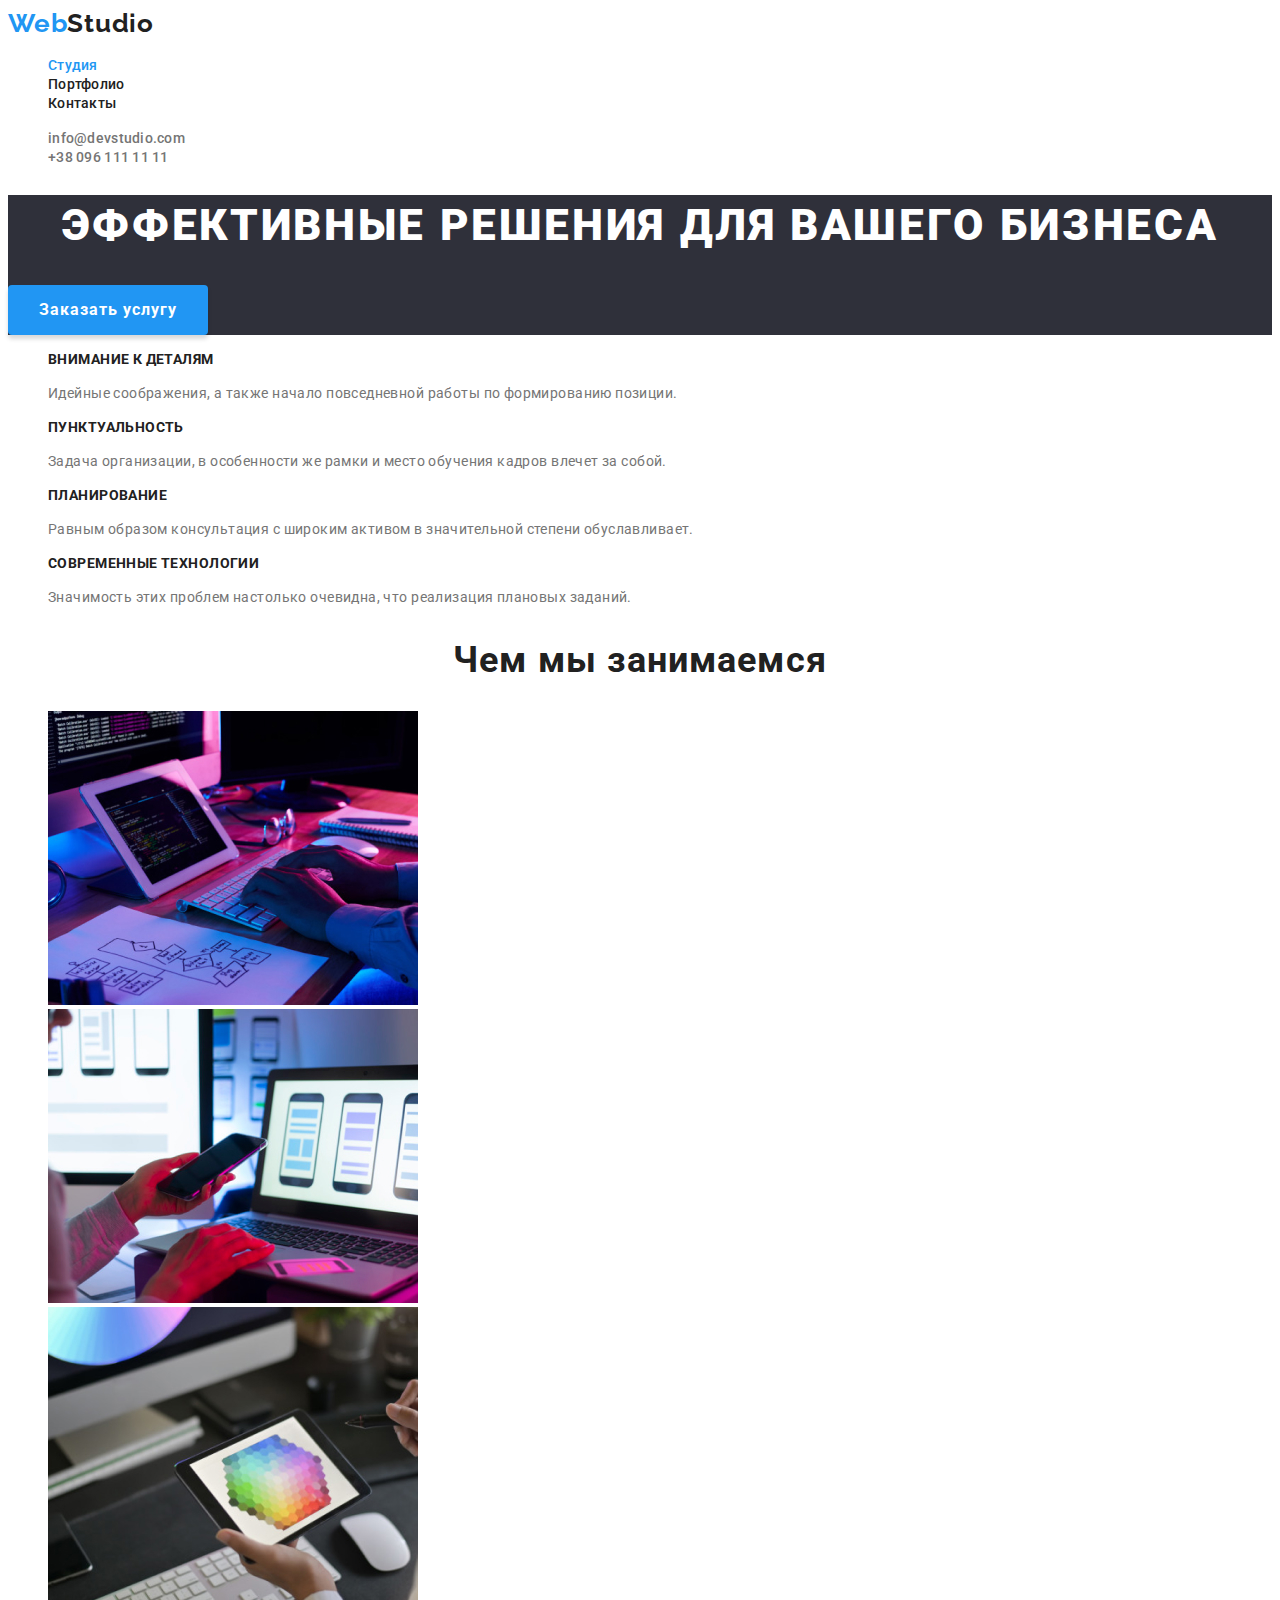
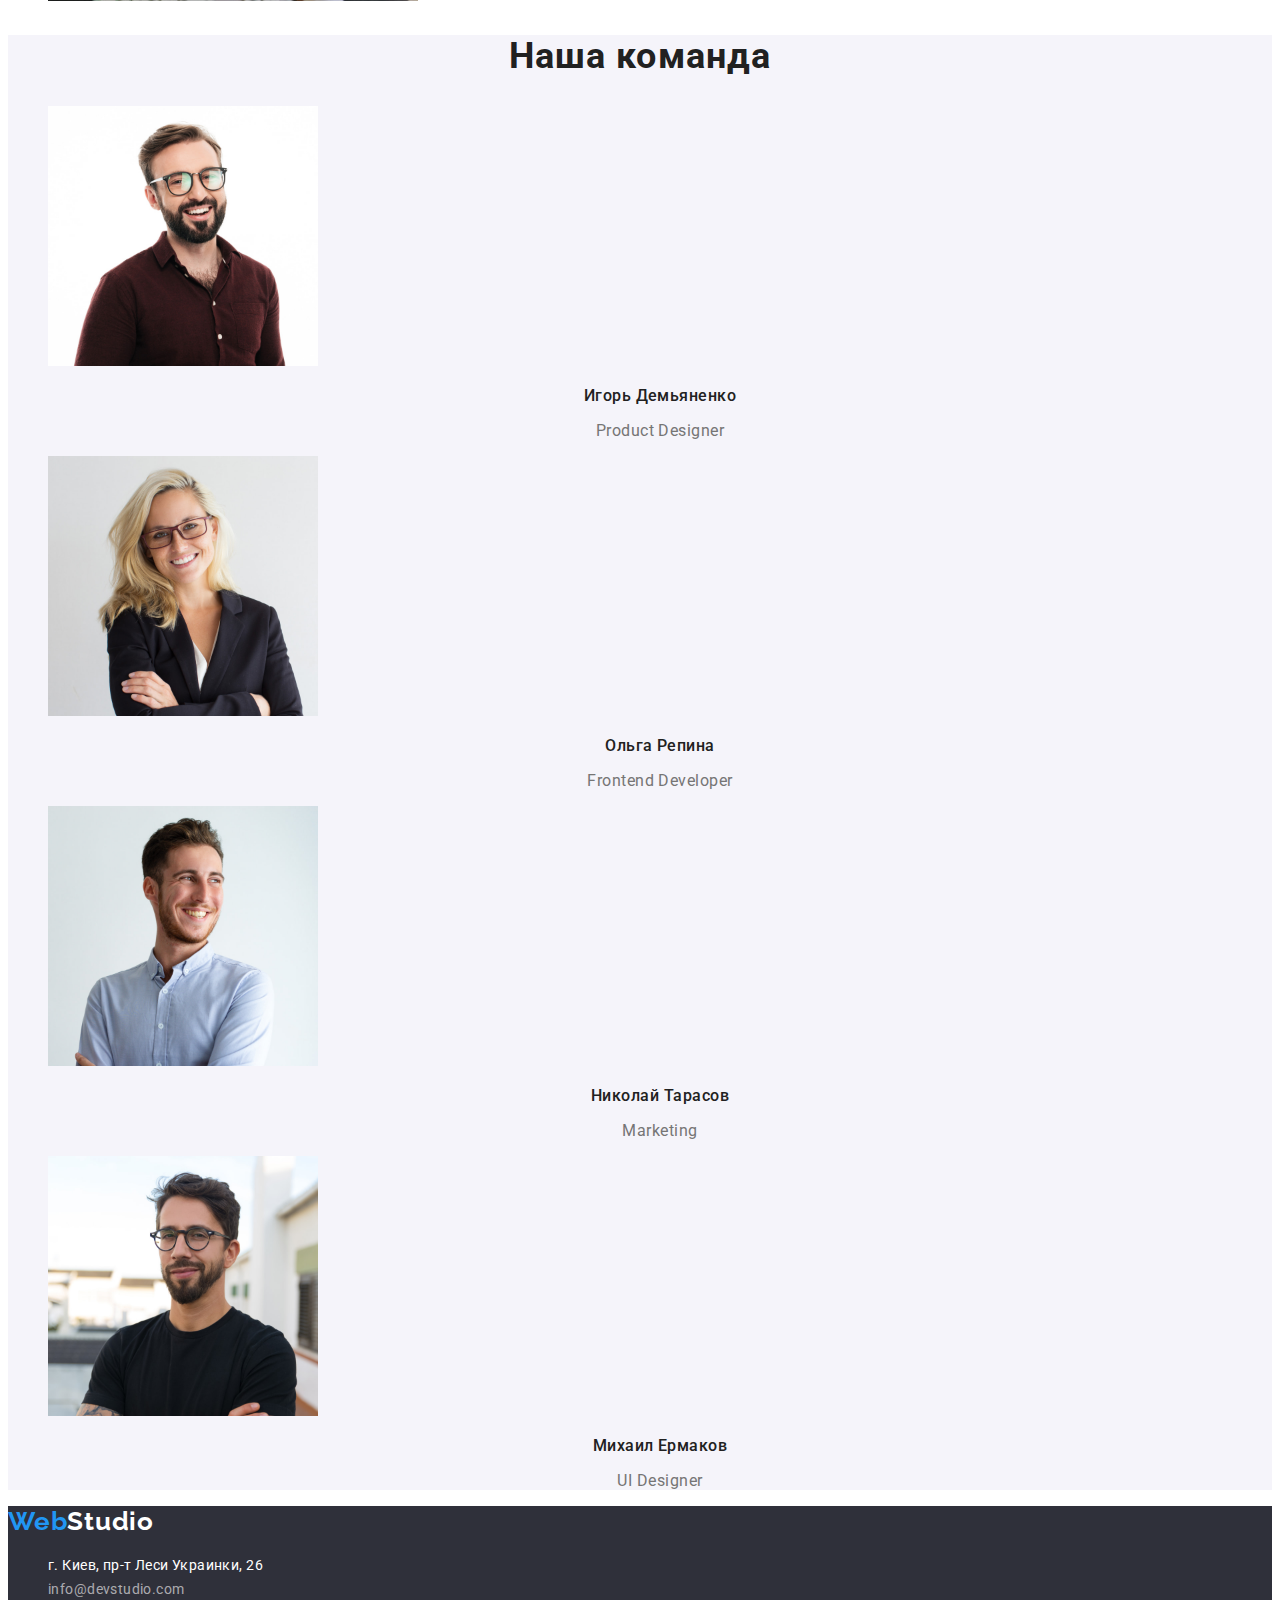
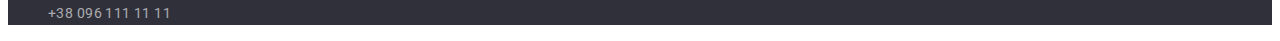
==== index.html @ efd63dda "Initial commit" ====
<!DOCTYPE html>
<html lang="ru">
  <head>
    <meta charset="UTF-8" />
    <meta http-equiv="X-UA-Compatible" content="IE=edge" />
    <meta name="viewport" content="width=device-width, initial-scale=1.0" />
    <title>Document</title>

    <link rel="preconnect" href="https://fonts.googleapis.com" />
    <link rel="preconnect" href="https://fonts.gstatic.com" crossorigin />
    <link
      href="https://fonts.googleapis.com/css2?family=Raleway:wght@700&family=Roboto:wght@400;500;700;900&display=swap"
      rel="stylesheet"
    />

    <link href="./css/styles.css" rel="stylesheet" />
  </head>

  <body>
    <!--Header-->
    <header class="header-section">
      <a class="logo-black link" href="./index.html"><span class="logo-web">Web</span>Studio</a>

      <nav class="navigation">
        <ul class="navigation-list list">
          <li class="navigation-item">
            <a class="navigation-link link current" href="./index.html" aria-current="page"
              >Студия</a
            >
          </li>
          <li class="navigation-item">
            <a class="navigation-link link" href="./portfolio.html">Портфолио</a>
          </li>
          <li class="navigation-item">
            <a class="navigation-link link" href="./contacts.html">Контакты</a>
          </li>
        </ul>
      </nav>

      <ul class="contacts-list list">
        <li class="contacts-item">
          <a class="contacts-link link" href="mailto:info@devstudio.com">info@devstudio.com</a>
        </li>
        <li class="contacts-item">
          <a class="contacts-link link" href="tel:+380961111111">+38 096 111 11 11</a>
        </li>
      </ul>
    </header>

    <!--Main-->
    <main>
      <!--Section-1 hero-->
      <section class="hero-section">
        <h1 class="hero-title">Эффективные решения для вашего бизнеса</h1>
        <button class="hero-button" type="button">Заказать услугу</button>
      </section>

      <!--Section-2 conses-->
      <section class="conces-section">
        <h2 hidden>Наши преимущества</h2>
        <ul class="conses-list list">
          <li class="conses-item">
            <h3 class="conses-heading">Внимание к деталям</h3>
            <p class="conses-text">
              Идейные соображения, а также начало повседневной работы по формированию позиции.
            </p>
          </li>
          <li class="conses-item">
            <h3 class="conses-heading">Пунктуальность</h3>
            <p class="conses-text">
              Задача организации, в особенности же рамки и место обучения кадров влечет за собой.
            </p>
          </li>
          <li class="conses-item">
            <h3 class="conses-heading">Планирование</h3>
            <p class="conses-text">
              Равным образом консультация с широким активом в значительной степени обуславливает.
            </p>
          </li>
          <li class="conses-item">
            <h3 class="conses-heading">Современные технологии</h3>
            <p class="conses-text">
              Значимость этих проблем настолько очевидна, что реализация плановых заданий.
            </p>
          </li>
        </ul>
      </section>

      <!--Section-3 what we do-->
      <section class="what-we-do-section">
        <h2 class="subtitle">Чем мы занимаемся</h2>
        <ul class="what-we-do-list list">
          <li class="what-we-do-item">
            <img
              class="what-we-do-image"
              src="./images/wwd-img-1.jpg"
              alt="Человек набирает программный код на планшете"
              width="370"
              height="294"
            />
          </li>
          <li class="what-we-do-item">
            <img
              class="what-we-do-image"
              src="./images/wwd-img-2.jpg"
              alt="Человек на мониторе ноутбука выбирает вариант верстки контента на странице мобильной версии сайта"
              width="370"
              height="294"
            />
          </li>
          <li class="what-we-do-item">
            <img
              class="what-we-do-image"
              src="./images/wwd-img-3.jpg"
              alt="Человек на планшете выбирает один из цветов из цветового
            круга"
              width="370"
              height="294"
            />
          </li>
        </ul>
      </section>

      <!--Section-4 our team-->
      <section class="our-team-section">
        <h2 class="subtitle">Наша команда</h2>
        <ul class="our-team-list list">
          <li class="our-team-item">
            <img
              class="our-team-image"
              src="./images/our-team-img-1.jpg"
              alt="Фото Игоря Демьяненко"
              width="270"
              height="260"
            />
            <h3 class="our-team-heading">Игорь Демьяненко</h3>
            <p class="our-team-text" lang="en">Product Designer</p>
          </li>
          <li class="our-team-item">
            <img
              class="our-team-image"
              src="./images/our-team-img-2.jpg"
              alt="Фото Ольги Репиной"
              width="270"
              height="260"
            />
            <h3 class="our-team-heading">Ольга Репина</h3>
            <p class="our-team-text" lang="en">Frontend Developer</p>
          </li>
          <li class="our-team-item">
            <img
              class="our-team-image"
              src="./images/our-team-img-3.jpg"
              alt="Фото Николая Тарасова"
              width="270"
              height="260"
            />
            <h3 class="our-team-heading">Николай Тарасов</h3>
            <p class="our-team-text" lang="en">Marketing</p>
          </li>
          <li class="our-team-item">
            <img
              class="our-team-image"
              src="./images/our-team-img-4.jpg"
              alt="Фото Михаила Ермакова"
              width="270"
              height="260"
            />
            <h3 class="our-team-heading">Михаил Ермаков</h3>
            <p class="our-team-text" lang="en">UI Designer</p>
          </li>
        </ul>
      </section>
    </main>

    <!--Footer-->
    <footer class="footer-section">
      <a class="logo-white link" href="./index.html"><span class="logo-web">Web</span>Studio</a>

      <address class="footer-adress">
        <ul class="footer-list list">
          <li class="footer-item">
            <a
              class="footer-link-address link"
              href="https://bit.ly/3pXMvUd"
              target="_blank"
              rel="noreferrer noopener"
              >г. Киев, пр-т Леси Украинки, 26
            </a>
          </li>
          <li class="footer-item">
            <a class="footer-link-contacts link" href="mailto:info@devstudio.com"
              >info@devstudio.com</a
            >
          </li>
          <li class="footer-item">
            <a class="footer-link-contacts link" href="tel:+380961111111">+38 096 111 11 11</a>
          </li>
        </ul>
      </address>
    </footer>
  </body>
</html>
---- css/styles.css ----
:root {
  --main-text-color: #757575;
  --title-color: #212121;
  --brand-color: #2196f3;
  --white-title-color: #ffffff;

  --bg-color-white: #ffffff;
  --bg-color-grey: #2f303a;
  --bg-color-dark-white: #f5f4fa;

  --logo-font: 'Raleway';
  --main-font: 'Roboto';
}

/**reset styles**/
.link {
  text-decoration: none;
  font-family: var(--main-font);
}

.list {
  list-style: none;
}

/**general styles**/
body {
  font-family: var(--main-font), sans-serif;
  color: var(--main-text-color);
}

a.current {
  color: var(--brand-color);
}

.subtitle {
  font-size: 36px;
  line-height: calc(42 / 36);
  text-align: center;
  letter-spacing: 0.03em;
  color: var(--title-color);
}

/** header **/
.header-section {
  background-color: var(--bg-color-white);
}

/**logo**/
.logo-black {
  font-family: var(--logo-font);
  font-weight: 700;
  font-size: 26px;
  line-height: calc(31 / 26);
  letter-spacing: 0.03em;
  color: var(--title-color);
}

.logo-white {
  font-family: var(--logo-font);
  font-weight: 700;
  font-size: 26px;
  line-height: calc(31 / 26);
  letter-spacing: 0.03em;
  color: var(--white-title-color);
}

.logo-web {
  color: var(--brand-color);
}

/**navigation**/

.navigation {
}

.navigation-list {
}

.navigation-item {
}

.navigation-link {
  font-weight: 500;
  font-size: 14px;
  line-height: calc(16 / 14);
  letter-spacing: 0.02em;
  color: var(--title-color);
}

.navigation-link:hover,
.navigation-link:focus,
.contacts-link:hover,
.contacts-link:focus {
  color: var(--brand-color);
}

/**header list**/
.contacts-list {
}

.contacts-item {
}

.contacts-link {
  font-weight: 500;
  font-size: 14px;
  line-height: calc(16 / 14);
  letter-spacing: 0.02em;
  color: var(--main-text-color);
}

/**main**/

/**section-1-hero**/

.hero-section {
  background-color: var(--bg-color-grey);
}

.hero-title {
  font-weight: 900;
  font-size: 44px;
  line-height: calc(60 / 44);
  text-align: center;
  letter-spacing: 0.06em;
  text-transform: uppercase;
  color: var(--white-title-color);
}

.hero-button {
  font-family: inherit;
  font-weight: 700;
  font-size: 16px;
  line-height: calc(30 / 16);
  letter-spacing: 0.06em;
  text-align: center;

  color: var(--white-title-color);
  background-color: var(--brand-color);

  border: none;
  border-radius: 4px;
  box-shadow: 0px 4px 4px rgba(0, 0, 0, 0.15);
  cursor: pointer;

  width: 200px;
  height: 50px;
  left: 700px;
  top: 430px;
}

.hero-button:hover,
.hero-button:focus {
  background-color: #188ce8;
  color: var(--bg-color-white);
}

/**Section-2-conses**/

.conces-section {
}

.conses-list {
}

.conses-item {
}

.conses-heading {
  font-size: 14px;
  line-height: calc(16 / 14);
  letter-spacing: 0.03em;
  text-transform: uppercase;
  color: var(--title-color);
}

.conses-text {
  font-size: 14px;
  line-height: calc(24 / 14);
  letter-spacing: 0.03em;
}

/**Section-3-What-we-do**/

.what-we-do-section {
}

.what-we-do-list {
}

.what-we-do-item {
}

.what-we-do-image {
}

/**Section-4-our-team**/

.our-team-section {
  background-color: var(--bg-color-dark-white);
}

.our-team-list {
}

.our-team-item {
}

.our-team-image {
}

.our-team-heading {
  font-weight: 500;
  font-size: 16px;
  line-height: calc(19 / 16);
  text-align: center;
  letter-spacing: 0.03em;
  color: var(--title-color);
}

.our-team-text {
  line-height: calc(19 / 16);
  text-align: center;
  letter-spacing: 0.03em;
}

/**footer**/

.footer-section {
  background-color: var(--bg-color-grey);
}

.footer-adress {
font-style: normal;
}
.footer-list {
}

.footer-item {
}

.footer-link-address {
  font-size: 14px;
  line-height: calc(24 / 14);
  letter-spacing: 0.03em;
  color: var(--white-title-color);
  
}
.footer-link-contacts {
  font-size: 14px;
  line-height: calc(24 / 14);
  letter-spacing: 0.03em;
  color: rgba(255, 255, 255, 0.6);
  
}

.footer-link-contacts:hover,
.footer-link-contacts:focus {
  color: var(--white-title-color);
}

/**PORTFOLIO**/
/**PORTFOLIO-FILTER**/
.portfofio-filter-section {
}

.portfofio-filter-menu {
}

.portfolio-filter-item {
}

.portfolio-btn {
  font-family: inherit;
  font-weight: 500;
  font-size: 16px;
  line-height: calc(26 / 16);
  text-align: center;
  letter-spacing: 0.03em;

  color: var(--title-color);
  background-color: var(--bg-color-dark-white);

  box-shadow: 0px 3px 1px rgba(0, 0, 0, 0.1), 0px 1px 2px rgba(0, 0, 0, 0.08),
    0px 2px 2px rgba(0, 0, 0, 0.12);
  border-radius: 4px;
  border: none;

  cursor: pointer;
}

.portfolio-btn:hover,
.portfolio-btn:focus {
  background-color: var(--brand-color);
  color: var(--white-title-color);
}

button.current-btn {
  background-color: var(--brand-color);
  color: var(--white-title-color);
}

/**filter-page-all**/

.filter-page-all {
}

.filter-item {
}

.filter-img {
}

.filter-heading {
  font-size: 18px;
  line-height: calc(36 / 18);
  letter-spacing: 0.06em;
  color: var(--title-color);
}

.filter-text {
  line-height: calc(30 / 16);
  letter-spacing: 0.03em;
  color: var(--main-text-color);
}
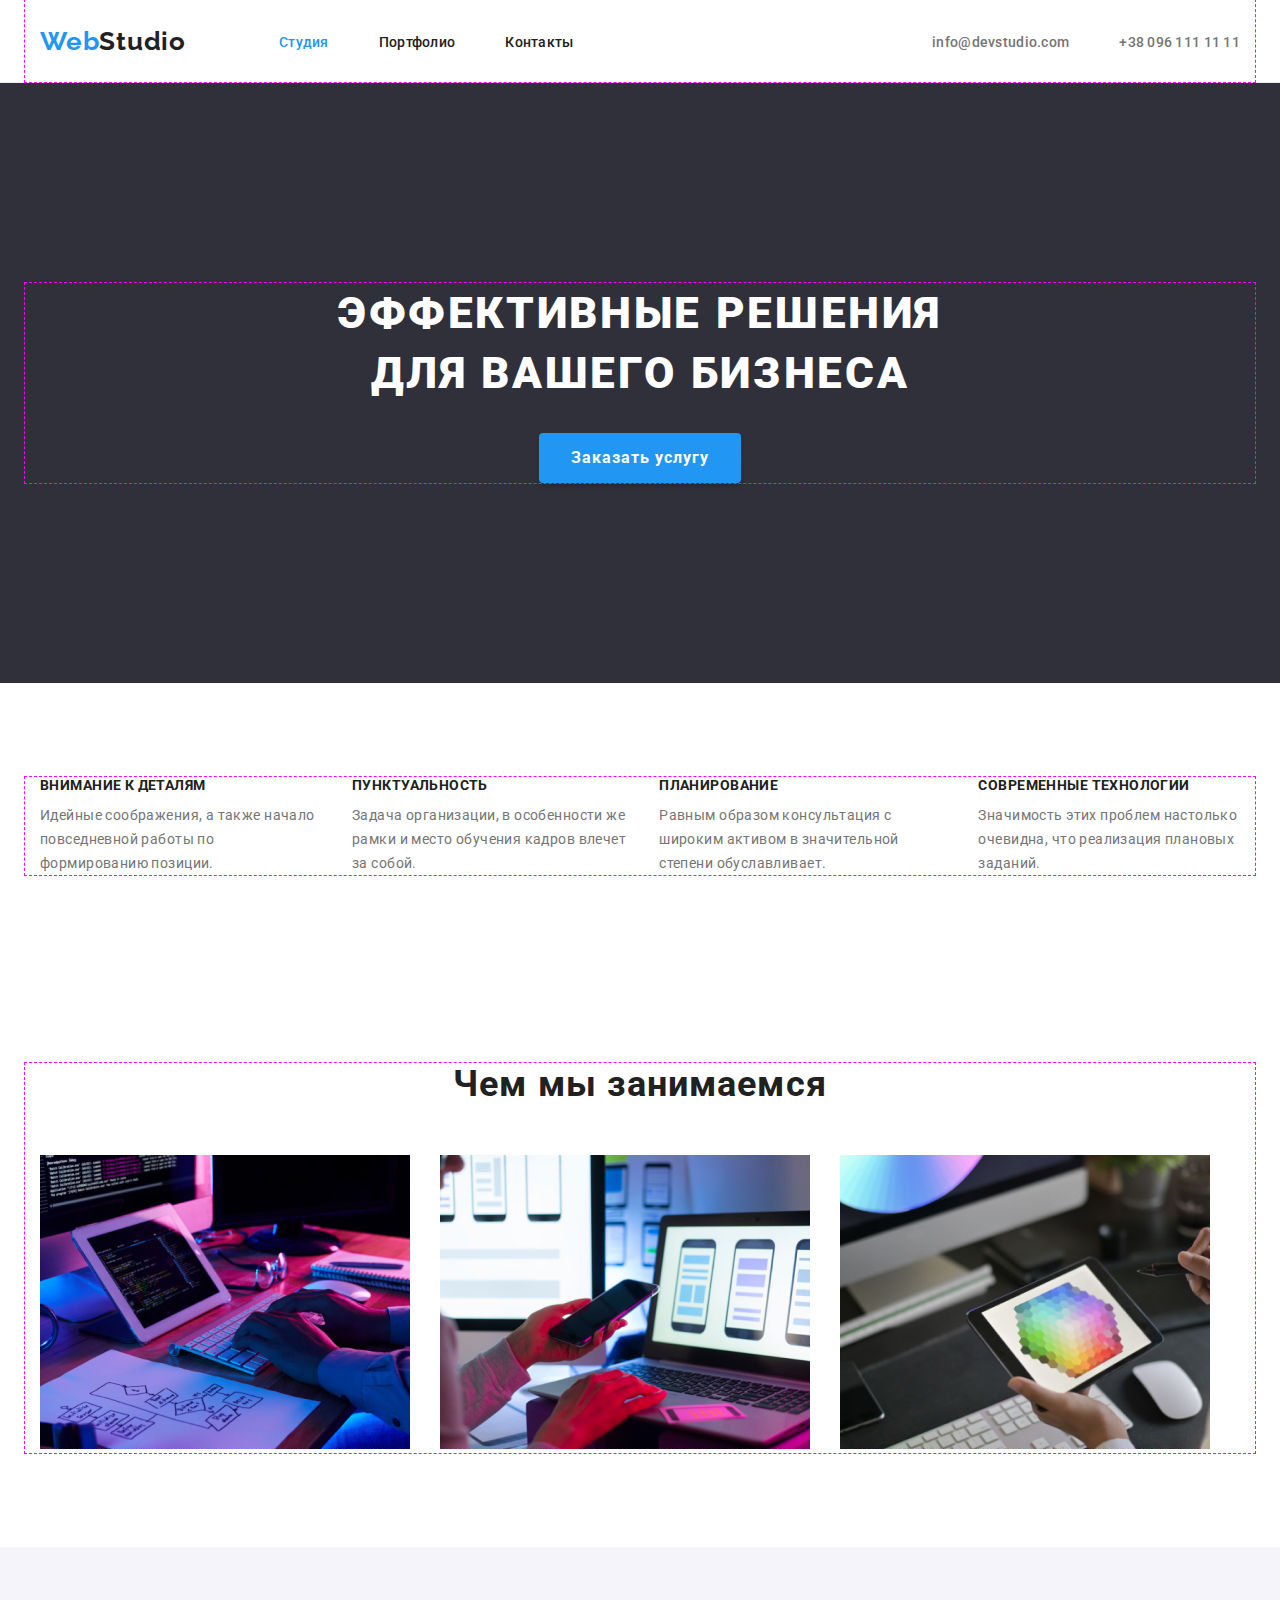
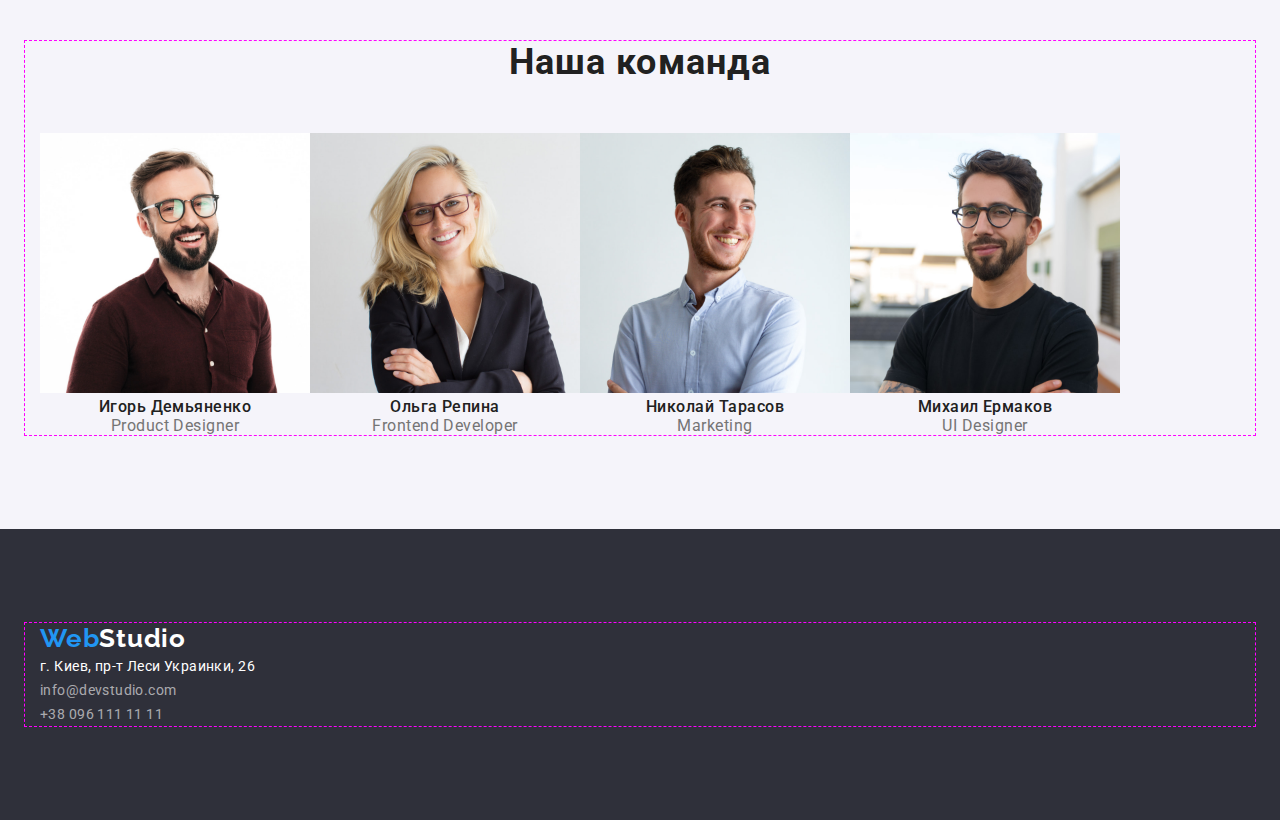
==== commit eec73b1f: "first take" ====
--- a/index.html
+++ b/index.html
@@ -8,6 +8,15 @@
 
     <link rel="preconnect" href="https://fonts.googleapis.com" />
     <link rel="preconnect" href="https://fonts.gstatic.com" crossorigin />
+
+    <link
+      rel="stylesheet"
+      href="https://cdnjs.cloudflare.com/ajax/libs/modern-normalize/1.1.0/modern-normalize.min.css"
+      integrity="sha512-wpPYUAdjBVSE4KJnH1VR1HeZfpl1ub8YT/NKx4PuQ5NmX2tKuGu6U/JRp5y+Y8XG2tV+wKQpNHVUX03MfMFn9Q=="
+      crossorigin="anonymous"
+      referrerpolicy="no-referrer"
+    />
+
     <link
       href="https://fonts.googleapis.com/css2?family=Raleway:wght@700&family=Roboto:wght@400;500;700;900&display=swap"
       rel="stylesheet"
@@ -19,185 +28,197 @@
   <body>
     <!--Header-->
     <header class="header-section">
-      <a class="logo-black link" href="./index.html"><span class="logo-web">Web</span>Studio</a>
-
-      <nav class="navigation">
-        <ul class="navigation-list list">
-          <li class="navigation-item">
-            <a class="navigation-link link current" href="./index.html" aria-current="page"
-              >Студия</a
-            >
+      <div class="container header-container">
+        <a class="logo-black link" href="./index.html"><span class="logo-web">Web</span>Studio</a>
+
+        <nav class="navigation">
+          <ul class="navigation-list list">
+            <li class="navigation-item">
+              <a class="navigation-link link current" href="./index.html" aria-current="page"
+                >Студия</a
+              >
+            </li>
+            <li class="navigation-item">
+              <a class="navigation-link link" href="./portfolio.html">Портфолио</a>
+            </li>
+            <li class="navigation-item">
+              <a class="navigation-link link" href="./contacts.html">Контакты</a>
+            </li>
+          </ul>
+        </nav>
+
+        <ul class="contacts-list list">
+          <li class="contacts-item">
+            <a class="contacts-link link" href="mailto:info@devstudio.com">info@devstudio.com</a>
           </li>
-          <li class="navigation-item">
-            <a class="navigation-link link" href="./portfolio.html">Портфолио</a>
-          </li>
-          <li class="navigation-item">
-            <a class="navigation-link link" href="./contacts.html">Контакты</a>
+          <li class="contacts-item">
+            <a class="contacts-link link" href="tel:+380961111111">+38 096 111 11 11</a>
           </li>
         </ul>
-      </nav>
-
-      <ul class="contacts-list list">
-        <li class="contacts-item">
-          <a class="contacts-link link" href="mailto:info@devstudio.com">info@devstudio.com</a>
-        </li>
-        <li class="contacts-item">
-          <a class="contacts-link link" href="tel:+380961111111">+38 096 111 11 11</a>
-        </li>
-      </ul>
+      </div>
     </header>
 
     <!--Main-->
     <main>
       <!--Section-1 hero-->
-      <section class="hero-section">
-        <h1 class="hero-title">Эффективные решения для вашего бизнеса</h1>
-        <button class="hero-button" type="button">Заказать услугу</button>
+      <section class="hero-section section">
+        <div class="container">
+          <h1 class="hero-title">Эффективные решения для вашего бизнеса</h1>
+          <button class="hero-button" type="button">Заказать услугу</button>
+        </div>
       </section>
 
       <!--Section-2 conses-->
-      <section class="conces-section">
-        <h2 hidden>Наши преимущества</h2>
-        <ul class="conses-list list">
-          <li class="conses-item">
-            <h3 class="conses-heading">Внимание к деталям</h3>
-            <p class="conses-text">
-              Идейные соображения, а также начало повседневной работы по формированию позиции.
-            </p>
-          </li>
-          <li class="conses-item">
-            <h3 class="conses-heading">Пунктуальность</h3>
-            <p class="conses-text">
-              Задача организации, в особенности же рамки и место обучения кадров влечет за собой.
-            </p>
-          </li>
-          <li class="conses-item">
-            <h3 class="conses-heading">Планирование</h3>
-            <p class="conses-text">
-              Равным образом консультация с широким активом в значительной степени обуславливает.
-            </p>
-          </li>
-          <li class="conses-item">
-            <h3 class="conses-heading">Современные технологии</h3>
-            <p class="conses-text">
-              Значимость этих проблем настолько очевидна, что реализация плановых заданий.
-            </p>
-          </li>
-        </ul>
+      <section class="conces-section section">
+        <div class="container">
+          <h2 hidden>Наши преимущества</h2>
+          <ul class="conses-list list">
+            <li class="conses-item">
+              <h3 class="conses-heading">Внимание к деталям</h3>
+              <p class="conses-text">
+                Идейные соображения, а также начало повседневной работы по формированию позиции.
+              </p>
+            </li>
+            <li class="conses-item">
+              <h3 class="conses-heading">Пунктуальность</h3>
+              <p class="conses-text">
+                Задача организации, в особенности же рамки и место обучения кадров влечет за собой.
+              </p>
+            </li>
+            <li class="conses-item">
+              <h3 class="conses-heading">Планирование</h3>
+              <p class="conses-text">
+                Равным образом консультация с широким активом в значительной степени обуславливает.
+              </p>
+            </li>
+            <li class="conses-item">
+              <h3 class="conses-heading">Современные технологии</h3>
+              <p class="conses-text">
+                Значимость этих проблем настолько очевидна, что реализация плановых заданий.
+              </p>
+            </li>
+          </ul>
+        </div>
       </section>
 
       <!--Section-3 what we do-->
-      <section class="what-we-do-section">
-        <h2 class="subtitle">Чем мы занимаемся</h2>
-        <ul class="what-we-do-list list">
-          <li class="what-we-do-item">
-            <img
-              class="what-we-do-image"
-              src="./images/wwd-img-1.jpg"
-              alt="Человек набирает программный код на планшете"
-              width="370"
-              height="294"
-            />
-          </li>
-          <li class="what-we-do-item">
-            <img
-              class="what-we-do-image"
-              src="./images/wwd-img-2.jpg"
-              alt="Человек на мониторе ноутбука выбирает вариант верстки контента на странице мобильной версии сайта"
-              width="370"
-              height="294"
-            />
-          </li>
-          <li class="what-we-do-item">
-            <img
-              class="what-we-do-image"
-              src="./images/wwd-img-3.jpg"
-              alt="Человек на планшете выбирает один из цветов из цветового
+      <section class="what-we-do-section section">
+        <div class="container">
+          <h2 class="subtitle">Чем мы занимаемся</h2>
+          <ul class="what-we-do-list list">
+            <li class="what-we-do-item">
+              <img
+                class="what-we-do-image"
+                src="./images/wwd-img-1.jpg"
+                alt="Человек набирает программный код на планшете"
+                width="370"
+                height="294"
+              />
+            </li>
+            <li class="what-we-do-item">
+              <img
+                class="what-we-do-image"
+                src="./images/wwd-img-2.jpg"
+                alt="Человек на мониторе ноутбука выбирает вариант верстки контента на странице мобильной версии сайта"
+                width="370"
+                height="294"
+              />
+            </li>
+            <li class="what-we-do-item">
+              <img
+                class="what-we-do-image"
+                src="./images/wwd-img-3.jpg"
+                alt="Человек на планшете выбирает один из цветов из цветового
             круга"
-              width="370"
-              height="294"
-            />
-          </li>
-        </ul>
+                width="370"
+                height="294"
+              />
+            </li>
+          </ul>
+        </div>
       </section>
 
       <!--Section-4 our team-->
-      <section class="our-team-section">
-        <h2 class="subtitle">Наша команда</h2>
-        <ul class="our-team-list list">
-          <li class="our-team-item">
-            <img
-              class="our-team-image"
-              src="./images/our-team-img-1.jpg"
-              alt="Фото Игоря Демьяненко"
-              width="270"
-              height="260"
-            />
-            <h3 class="our-team-heading">Игорь Демьяненко</h3>
-            <p class="our-team-text" lang="en">Product Designer</p>
-          </li>
-          <li class="our-team-item">
-            <img
-              class="our-team-image"
-              src="./images/our-team-img-2.jpg"
-              alt="Фото Ольги Репиной"
-              width="270"
-              height="260"
-            />
-            <h3 class="our-team-heading">Ольга Репина</h3>
-            <p class="our-team-text" lang="en">Frontend Developer</p>
-          </li>
-          <li class="our-team-item">
-            <img
-              class="our-team-image"
-              src="./images/our-team-img-3.jpg"
-              alt="Фото Николая Тарасова"
-              width="270"
-              height="260"
-            />
-            <h3 class="our-team-heading">Николай Тарасов</h3>
-            <p class="our-team-text" lang="en">Marketing</p>
-          </li>
-          <li class="our-team-item">
-            <img
-              class="our-team-image"
-              src="./images/our-team-img-4.jpg"
-              alt="Фото Михаила Ермакова"
-              width="270"
-              height="260"
-            />
-            <h3 class="our-team-heading">Михаил Ермаков</h3>
-            <p class="our-team-text" lang="en">UI Designer</p>
-          </li>
-        </ul>
+      <section class="our-team-section section">
+        <div class="container">
+          <h2 class="subtitle">Наша команда</h2>
+          <ul class="our-team-list list">
+            <li class="our-team-item">
+              <img
+                class="our-team-image"
+                src="./images/our-team-img-1.jpg"
+                alt="Фото Игоря Демьяненко"
+                width="270"
+                height="260"
+              />
+              <h3 class="our-team-heading">Игорь Демьяненко</h3>
+              <p class="our-team-text" lang="en">Product Designer</p>
+            </li>
+            <li class="our-team-item">
+              <img
+                class="our-team-image"
+                src="./images/our-team-img-2.jpg"
+                alt="Фото Ольги Репиной"
+                width="270"
+                height="260"
+              />
+              <h3 class="our-team-heading">Ольга Репина</h3>
+              <p class="our-team-text" lang="en">Frontend Developer</p>
+            </li>
+            <li class="our-team-item">
+              <img
+                class="our-team-image"
+                src="./images/our-team-img-3.jpg"
+                alt="Фото Николая Тарасова"
+                width="270"
+                height="260"
+              />
+              <h3 class="our-team-heading">Николай Тарасов</h3>
+              <p class="our-team-text" lang="en">Marketing</p>
+            </li>
+            <li class="our-team-item">
+              <img
+                class="our-team-image"
+                src="./images/our-team-img-4.jpg"
+                alt="Фото Михаила Ермакова"
+                width="270"
+                height="260"
+              />
+              <h3 class="our-team-heading">Михаил Ермаков</h3>
+              <p class="our-team-text" lang="en">UI Designer</p>
+            </li>
+          </ul>
+        </div>
       </section>
     </main>
 
     <!--Footer-->
-    <footer class="footer-section">
-      <a class="logo-white link" href="./index.html"><span class="logo-web">Web</span>Studio</a>
-
-      <address class="footer-adress">
-        <ul class="footer-list list">
-          <li class="footer-item">
-            <a
-              class="footer-link-address link"
-              href="https://bit.ly/3pXMvUd"
-              target="_blank"
-              rel="noreferrer noopener"
-              >г. Киев, пр-т Леси Украинки, 26
-            </a>
-          </li>
-          <li class="footer-item">
-            <a class="footer-link-contacts link" href="mailto:info@devstudio.com"
-              >info@devstudio.com</a
-            >
-          </li>
-          <li class="footer-item">
-            <a class="footer-link-contacts link" href="tel:+380961111111">+38 096 111 11 11</a>
-          </li>
-        </ul>
-      </address>
+    <footer class="footer-section section">
+      <div class="container">
+        <a class="logo-white link" href="./index.html"><span class="logo-web">Web</span>Studio</a>
+
+        <address class="footer-adress">
+          <ul class="footer-list list">
+            <li class="footer-item">
+              <a
+                class="footer-link-address link"
+                href="https://bit.ly/3pXMvUd"
+                target="_blank"
+                rel="noreferrer noopener"
+                >г. Киев, пр-т Леси Украинки, 26
+              </a>
+            </li>
+            <li class="footer-item">
+              <a class="footer-link-contacts link" href="mailto:info@devstudio.com"
+                >info@devstudio.com</a
+              >
+            </li>
+            <li class="footer-item">
+              <a class="footer-link-contacts link" href="tel:+380961111111">+38 096 111 11 11</a>
+            </li>
+          </ul>
+        </address>
+      </div>
     </footer>
   </body>
 </html>
--- a/css/styles.css
+++ b/css/styles.css
@@ -20,12 +20,32 @@
 
 .list {
   list-style: none;
-}
-
+  padding: 0;
+  margin: 0;
+}
+
+h1, h2, h3, h4, h5, h6, p {
+  margin: 0;
+}
 /**general styles**/
+
 body {
   font-family: var(--main-font), sans-serif;
   color: var(--main-text-color);
+  margin: 0;
+}
+
+.container {
+width: 1200px;
+padding-left: 15px;
+padding-right: 15px;
+margin: 0 auto;
+outline: 1px dashed fuchsia;
+}
+
+.section {
+padding-top: 94px;
+padding-bottom: 94px;
 }
 
 a.current {
@@ -38,11 +58,19 @@
   text-align: center;
   letter-spacing: 0.03em;
   color: var(--title-color);
+
+  margin-bottom: 50px;
 }
 
 /** header **/
 .header-section {
-  background-color: var(--bg-color-white);
+border-bottom: 1px solid #ECECEC;
+}
+
+.header-container {
+  display: flex;
+  flex-direction: row;
+  align-items: center;
 }
 
 /**logo**/
@@ -53,6 +81,8 @@
   line-height: calc(31 / 26);
   letter-spacing: 0.03em;
   color: var(--title-color);
+
+  margin-right: 93px;
 }
 
 .logo-white {
@@ -74,9 +104,18 @@
 }
 
 .navigation-list {
+  display: flex;
+  flex-direction: row;
 }
 
 .navigation-item {
+  padding-top: 32px;
+  padding-bottom: 31px;
+
+}
+
+.navigation-item:not(:last-child) {
+  margin-right: 50px;
 }
 
 .navigation-link {
@@ -85,6 +124,9 @@
   line-height: calc(16 / 14);
   letter-spacing: 0.02em;
   color: var(--title-color);
+
+  padding-top: 32px;
+  padding-bottom: 31px;
 }
 
 .navigation-link:hover,
@@ -96,6 +138,9 @@
 
 /**header list**/
 .contacts-list {
+  display: flex;
+  flex-direction: row;
+  margin-left: auto;
 }
 
 .contacts-item {
@@ -107,6 +152,13 @@
   line-height: calc(16 / 14);
   letter-spacing: 0.02em;
   color: var(--main-text-color);
+
+  padding-top: 32px;
+  padding-bottom: 32px;
+}
+
+.contacts-item:not(:last-child) {
+  margin-right: 50px;
 }
 
 /**main**/
@@ -115,26 +167,37 @@
 
 .hero-section {
   background-color: var(--bg-color-grey);
+  text-align: center;
+  padding-top: 200px;
+  padding-bottom: 200px;
 }
 
 .hero-title {
+  max-width: 696px; 
+
   font-weight: 900;
   font-size: 44px;
   line-height: calc(60 / 44);
-  text-align: center;
   letter-spacing: 0.06em;
   text-transform: uppercase;
+
+  margin: 0 auto;
+  margin-bottom: 30px;
+
   color: var(--white-title-color);
 }
 
 .hero-button {
+  min-width: 200px;
+  min-height: 50px;
+  padding: 10px 32px;
+
   font-family: inherit;
   font-weight: 700;
   font-size: 16px;
   line-height: calc(30 / 16);
   letter-spacing: 0.06em;
-  text-align: center;
-
+  
   color: var(--white-title-color);
   background-color: var(--brand-color);
 
@@ -142,11 +205,6 @@
   border-radius: 4px;
   box-shadow: 0px 4px 4px rgba(0, 0, 0, 0.15);
   cursor: pointer;
-
-  width: 200px;
-  height: 50px;
-  left: 700px;
-  top: 430px;
 }
 
 .hero-button:hover,
@@ -160,10 +218,21 @@
 .conces-section {
 }
 
+.conses-container {
+ 
+}
+
 .conses-list {
+  display: flex;
+  flex-direction: row;
 }
 
 .conses-item {
+
+}
+
+.conses-item:not(:last-child) {
+  margin-right: 30px;
 }
 
 .conses-heading {
@@ -172,6 +241,8 @@
   letter-spacing: 0.03em;
   text-transform: uppercase;
   color: var(--title-color);
+
+  margin-bottom: 10px;
 }
 
 .conses-text {
@@ -186,6 +257,9 @@
 }
 
 .what-we-do-list {
+  display: flex;
+  flex-direction: row;
+  gap: 30px;
 }
 
 .what-we-do-item {
@@ -201,6 +275,8 @@
 }
 
 .our-team-list {
+  display: flex;
+  flex-direction: row;
 }
 
 .our-team-item {
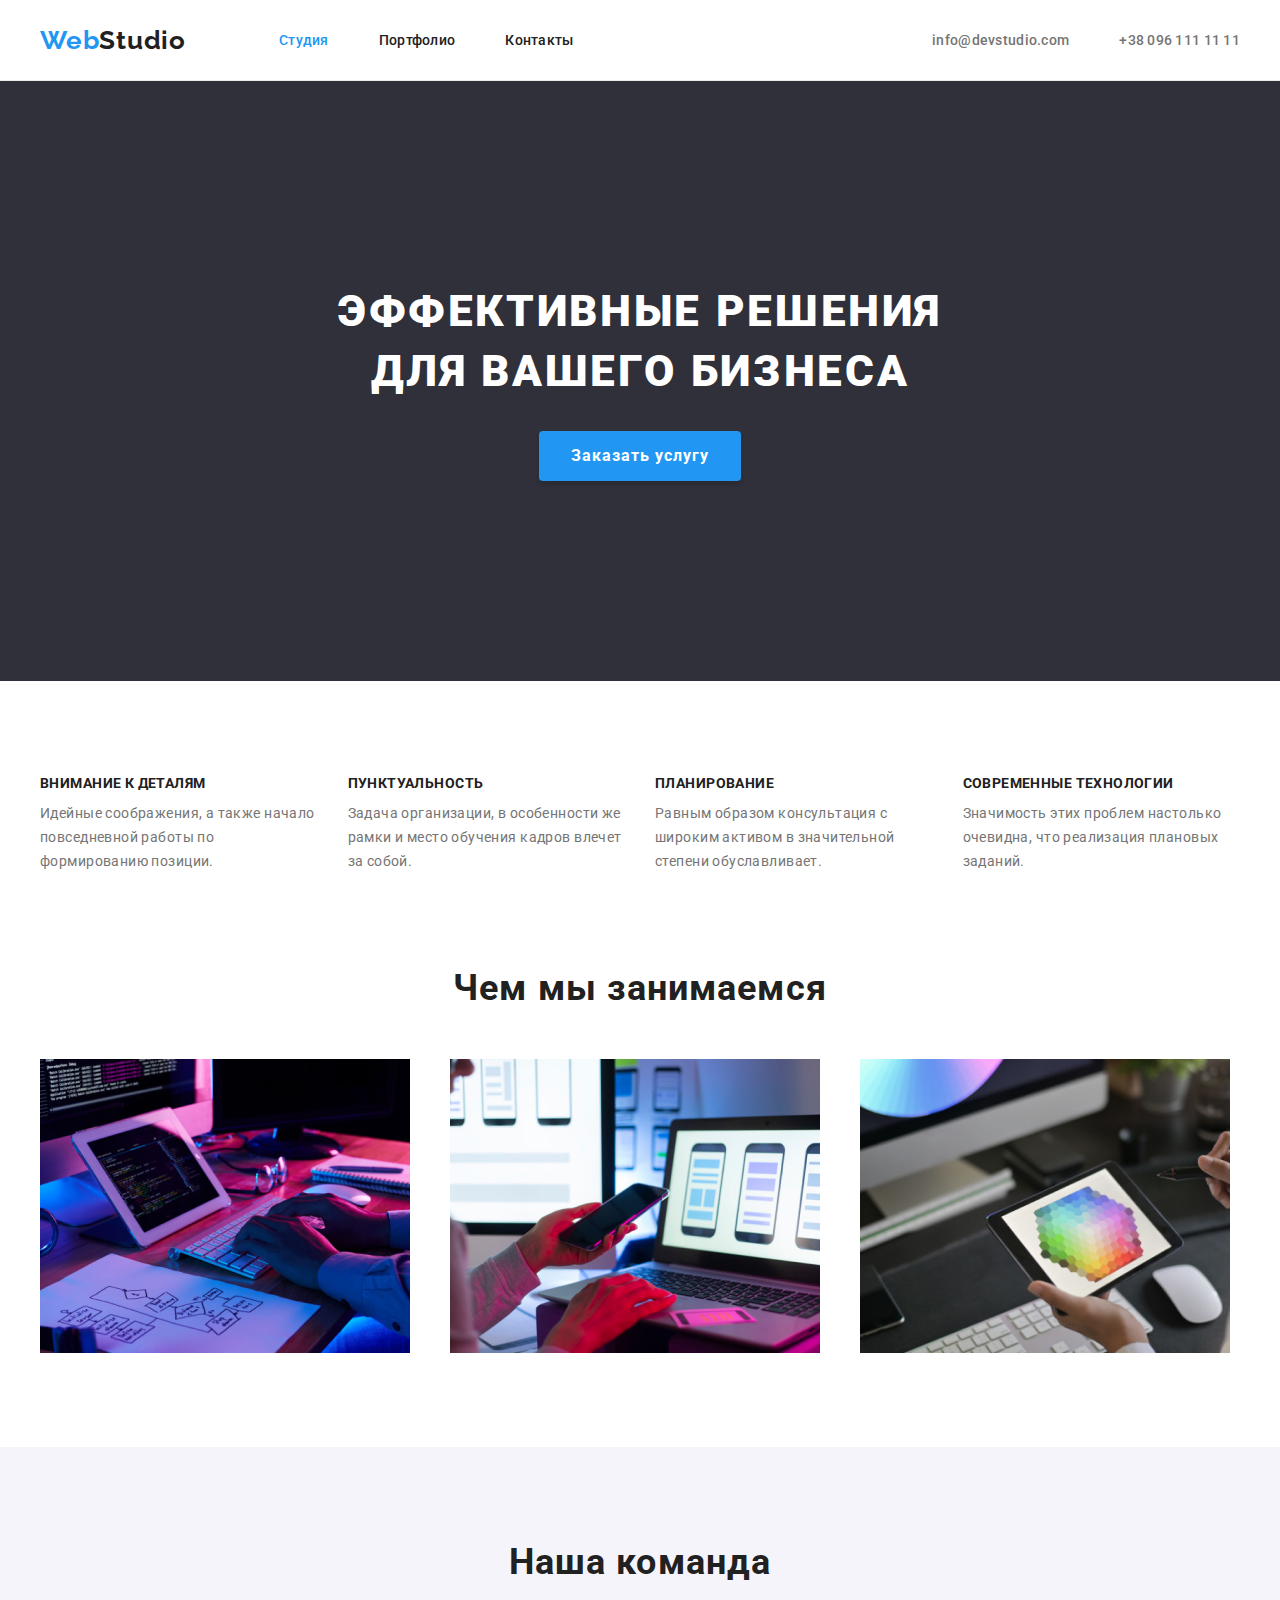
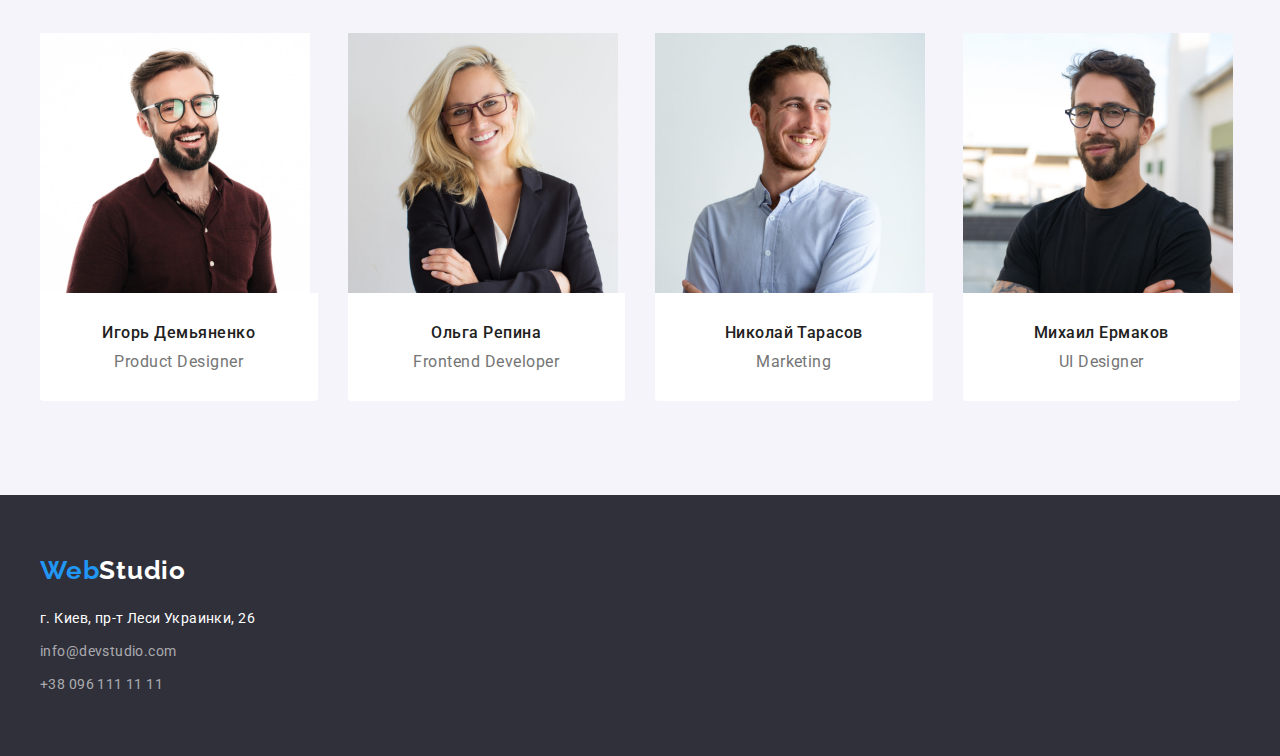
==== commit a0e692d9: "Добавлено позиционирование элементов на странице" ====
--- a/index.html
+++ b/index.html
@@ -61,7 +61,7 @@
     <!--Main-->
     <main>
       <!--Section-1 hero-->
-      <section class="hero-section section">
+      <section class="hero-section">
         <div class="container">
           <h1 class="hero-title">Эффективные решения для вашего бизнеса</h1>
           <button class="hero-button" type="button">Заказать услугу</button>
@@ -69,9 +69,9 @@
       </section>
 
       <!--Section-2 conses-->
-      <section class="conces-section section">
-        <div class="container">
-          <h2 hidden>Наши преимущества</h2>
+      <section class="conces-section">
+        <div class="container">
+          <h2 class="visually-hidden">Наши преимущества</h2>
           <ul class="conses-list list">
             <li class="conses-item">
               <h3 class="conses-heading">Внимание к деталям</h3>
@@ -151,8 +151,10 @@
                 width="270"
                 height="260"
               />
-              <h3 class="our-team-heading">Игорь Демьяненко</h3>
-              <p class="our-team-text" lang="en">Product Designer</p>
+              <div class="our-team-wrap">
+                <h3 class="our-team-heading">Игорь Демьяненко</h3>
+                <p class="our-team-text" lang="en">Product Designer</p>
+              </div>
             </li>
             <li class="our-team-item">
               <img
@@ -162,8 +164,10 @@
                 width="270"
                 height="260"
               />
-              <h3 class="our-team-heading">Ольга Репина</h3>
-              <p class="our-team-text" lang="en">Frontend Developer</p>
+              <div class="our-team-wrap">
+                <h3 class="our-team-heading">Ольга Репина</h3>
+                <p class="our-team-text" lang="en">Frontend Developer</p>
+              </div>
             </li>
             <li class="our-team-item">
               <img
@@ -173,8 +177,10 @@
                 width="270"
                 height="260"
               />
-              <h3 class="our-team-heading">Николай Тарасов</h3>
-              <p class="our-team-text" lang="en">Marketing</p>
+              <div class="our-team-wrap">
+                <h3 class="our-team-heading">Николай Тарасов</h3>
+                <p class="our-team-text" lang="en">Marketing</p>
+              </div>
             </li>
             <li class="our-team-item">
               <img
@@ -184,8 +190,10 @@
                 width="270"
                 height="260"
               />
-              <h3 class="our-team-heading">Михаил Ермаков</h3>
-              <p class="our-team-text" lang="en">UI Designer</p>
+              <div class="our-team-wrap">
+                <h3 class="our-team-heading">Михаил Ермаков</h3>
+                <p class="our-team-text" lang="en">UI Designer</p>
+              </div>
             </li>
           </ul>
         </div>
@@ -193,7 +201,7 @@
     </main>
 
     <!--Footer-->
-    <footer class="footer-section section">
+    <footer class="footer-section">
       <div class="container">
         <a class="logo-white link" href="./index.html"><span class="logo-web">Web</span>Studio</a>
 
--- a/css/styles.css
+++ b/css/styles.css
@@ -8,6 +8,9 @@
   --bg-color-grey: #2f303a;
   --bg-color-dark-white: #f5f4fa;
 
+  --border-color: #ECECEC;
+  --wrap-color: #EEEEEE;
+
   --logo-font: 'Raleway';
   --main-font: 'Roboto';
 }
@@ -40,7 +43,7 @@
 padding-left: 15px;
 padding-right: 15px;
 margin: 0 auto;
-outline: 1px dashed fuchsia;
+
 }
 
 .section {
@@ -62,15 +65,33 @@
   margin-bottom: 50px;
 }
 
+img {
+  display: block;
+}
+
+.visually-hidden {
+  position: absolute;
+  width: 1px;
+  height: 1px;
+  margin: -1px;
+  border: 0;
+  padding: 0;
+
+  white-space: nowrap;
+  clip-path: inset(100%);
+  clip: rect(0 0 0 0);
+  overflow: hidden;
+}
 /** header **/
 .header-section {
-border-bottom: 1px solid #ECECEC;
+border-bottom: 1px solid var(--border-color);
 }
 
 .header-container {
   display: flex;
   flex-direction: row;
   align-items: center;
+  
 }
 
 /**logo**/
@@ -92,6 +113,7 @@
   line-height: calc(31 / 26);
   letter-spacing: 0.03em;
   color: var(--white-title-color);
+
 }
 
 .logo-web {
@@ -109,9 +131,6 @@
 }
 
 .navigation-item {
-  padding-top: 32px;
-  padding-bottom: 31px;
-
 }
 
 .navigation-item:not(:last-child) {
@@ -124,9 +143,11 @@
   line-height: calc(16 / 14);
   letter-spacing: 0.02em;
   color: var(--title-color);
+  
+  display: block;
 
   padding-top: 32px;
-  padding-bottom: 31px;
+  padding-bottom: 32px;
 }
 
 .navigation-link:hover,
@@ -153,6 +174,8 @@
   letter-spacing: 0.02em;
   color: var(--main-text-color);
 
+  display: block;
+
   padding-top: 32px;
   padding-bottom: 32px;
 }
@@ -188,8 +211,6 @@
 }
 
 .hero-button {
-  min-width: 200px;
-  min-height: 50px;
   padding: 10px 32px;
 
   font-family: inherit;
@@ -216,6 +237,7 @@
 /**Section-2-conses**/
 
 .conces-section {
+  padding-top: 94px;
 }
 
 .conses-container {
@@ -228,11 +250,12 @@
 }
 
 .conses-item {
-
+flex-basis: calc((100% - 90px) / 4);
 }
 
 .conses-item:not(:last-child) {
   margin-right: 30px;
+ 
 }
 
 .conses-heading {
@@ -259,10 +282,12 @@
 .what-we-do-list {
   display: flex;
   flex-direction: row;
+  flex-wrap: wrap;
   gap: 30px;
 }
 
 .what-we-do-item {
+  flex-basis: calc((100% - 60px) / 3);
 }
 
 .what-we-do-image {
@@ -277,12 +302,21 @@
 .our-team-list {
   display: flex;
   flex-direction: row;
+  flex-wrap: wrap;
+  gap: 30px;
 }
 
 .our-team-item {
+  flex-basis: calc((100% - 90px) / 4);
 }
 
 .our-team-image {
+}
+
+.our-team-wrap {
+  background-color: var(--bg-color-white);
+  padding: 30px 24px 30px 24px;
+  border-radius: 0px 0px 4px 4px;
 }
 
 .our-team-heading {
@@ -292,6 +326,8 @@
   text-align: center;
   letter-spacing: 0.03em;
   color: var(--title-color);
+
+  margin-bottom: 10px;
 }
 
 .our-team-text {
@@ -304,30 +340,37 @@
 
 .footer-section {
   background-color: var(--bg-color-grey);
+  padding-top: 60px;
+  padding-bottom: 60px;
 }
 
 .footer-adress {
 font-style: normal;
+margin-top: 20px;
 }
 .footer-list {
+ 
 }
 
 .footer-item {
 }
 
+.footer-item:not(:last-child) {
+  margin-bottom: 9px;
+}
+
 .footer-link-address {
   font-size: 14px;
   line-height: calc(24 / 14);
   letter-spacing: 0.03em;
   color: var(--white-title-color);
-  
-}
+}
+
 .footer-link-contacts {
   font-size: 14px;
   line-height: calc(24 / 14);
   letter-spacing: 0.03em;
   color: rgba(255, 255, 255, 0.6);
-  
 }
 
 .footer-link-contacts:hover,
@@ -341,12 +384,22 @@
 }
 
 .portfofio-filter-menu {
+  display: flex;
+  flex-direction: row;
+  justify-content: center;
+  gap: 8px;
+
+  margin-bottom: 50px;
 }
 
 .portfolio-filter-item {
-}
+  
+}
+  
 
 .portfolio-btn {
+  padding: 6px 22px;
+
   font-family: inherit;
   font-weight: 500;
   font-size: 16px;
@@ -354,6 +407,7 @@
   text-align: center;
   letter-spacing: 0.03em;
 
+
   color: var(--title-color);
   background-color: var(--bg-color-dark-white);
 
@@ -379,12 +433,26 @@
 /**filter-page-all**/
 
 .filter-page-all {
+  display: flex;
+  flex-direction: row;
+  flex-wrap: wrap;
+  row-gap: 30px;
+  column-gap: 24px;
 }
 
 .filter-item {
+  flex-basis: calc((100% - 24px * 8) / 9);
 }
 
 .filter-img {
+}
+
+.filter-wrap {
+  border: 1px solid var(--wrap-color);
+  border-top: 0;
+  padding: 20px 24px;
+  
+
 }
 
 .filter-heading {
@@ -392,6 +460,9 @@
   line-height: calc(36 / 18);
   letter-spacing: 0.06em;
   color: var(--title-color);
+  
+  margin-bottom: 4px;
+  
 }
 
 .filter-text {
